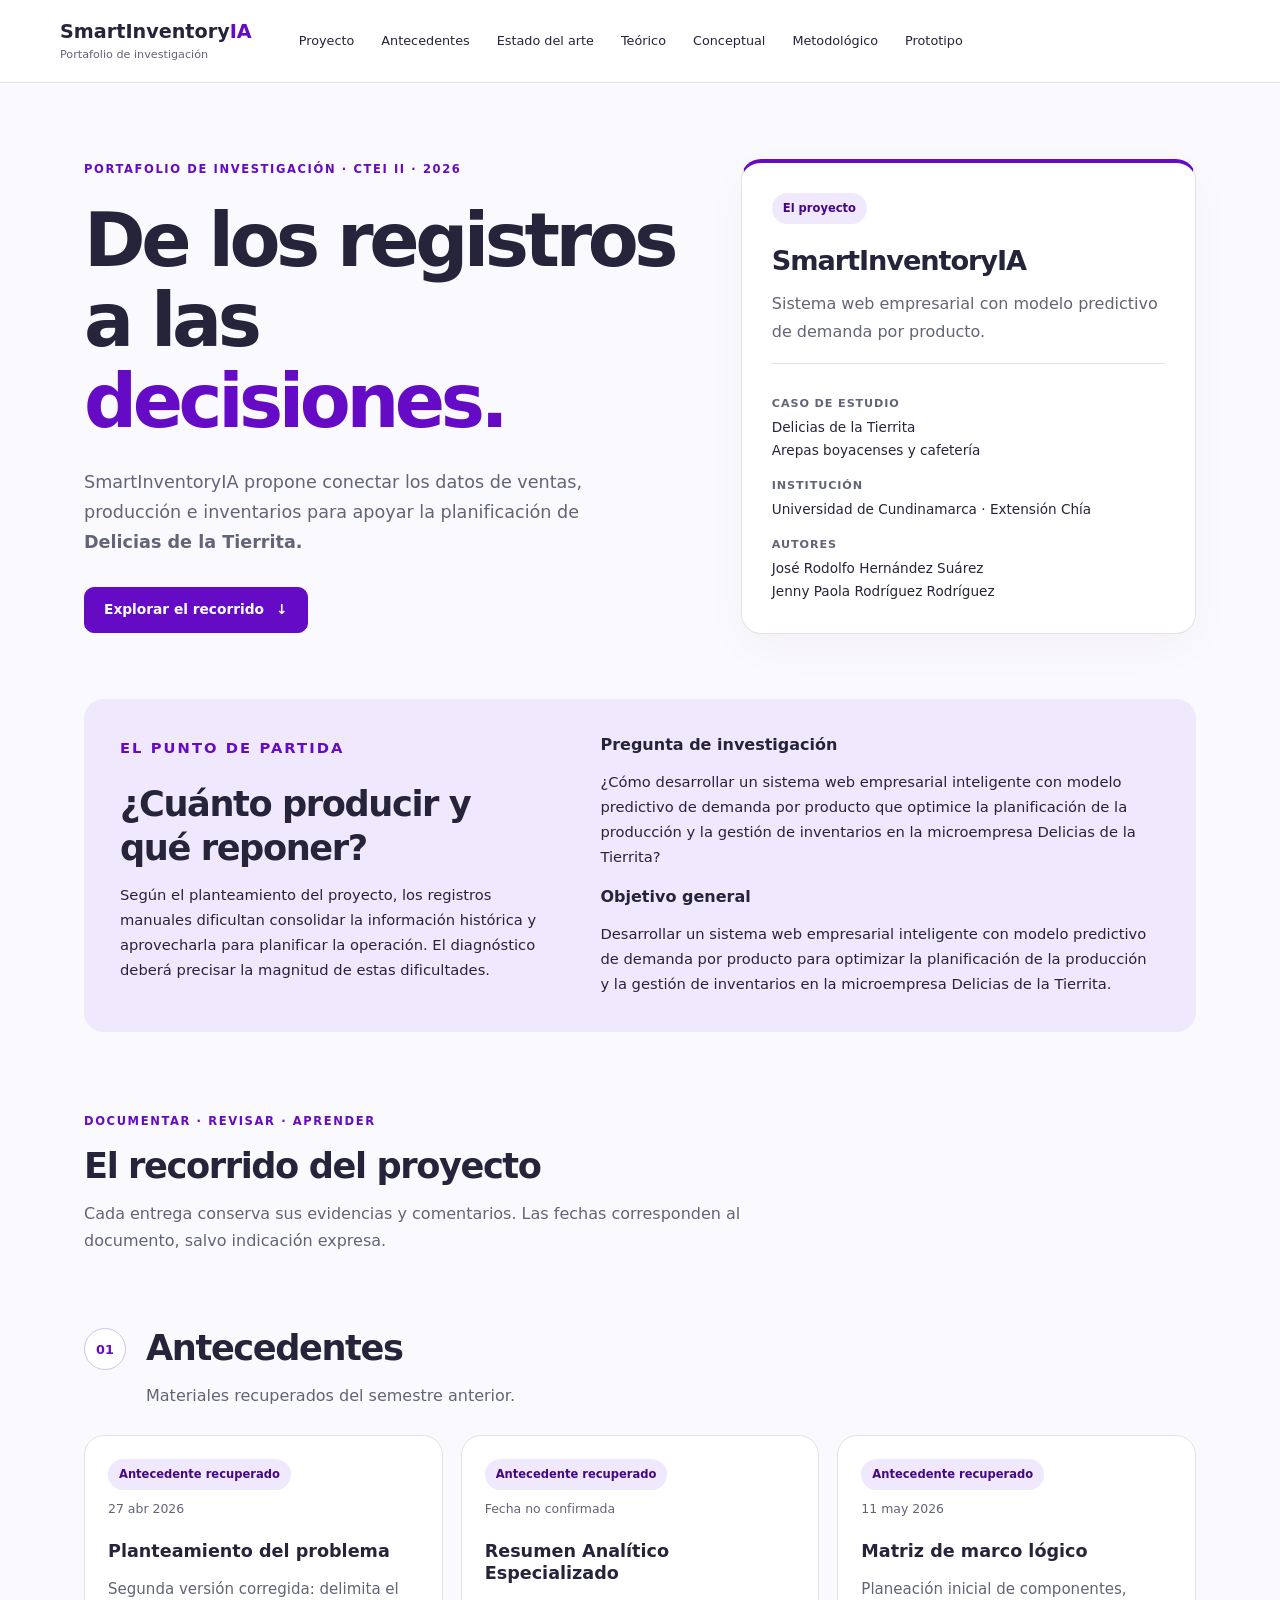
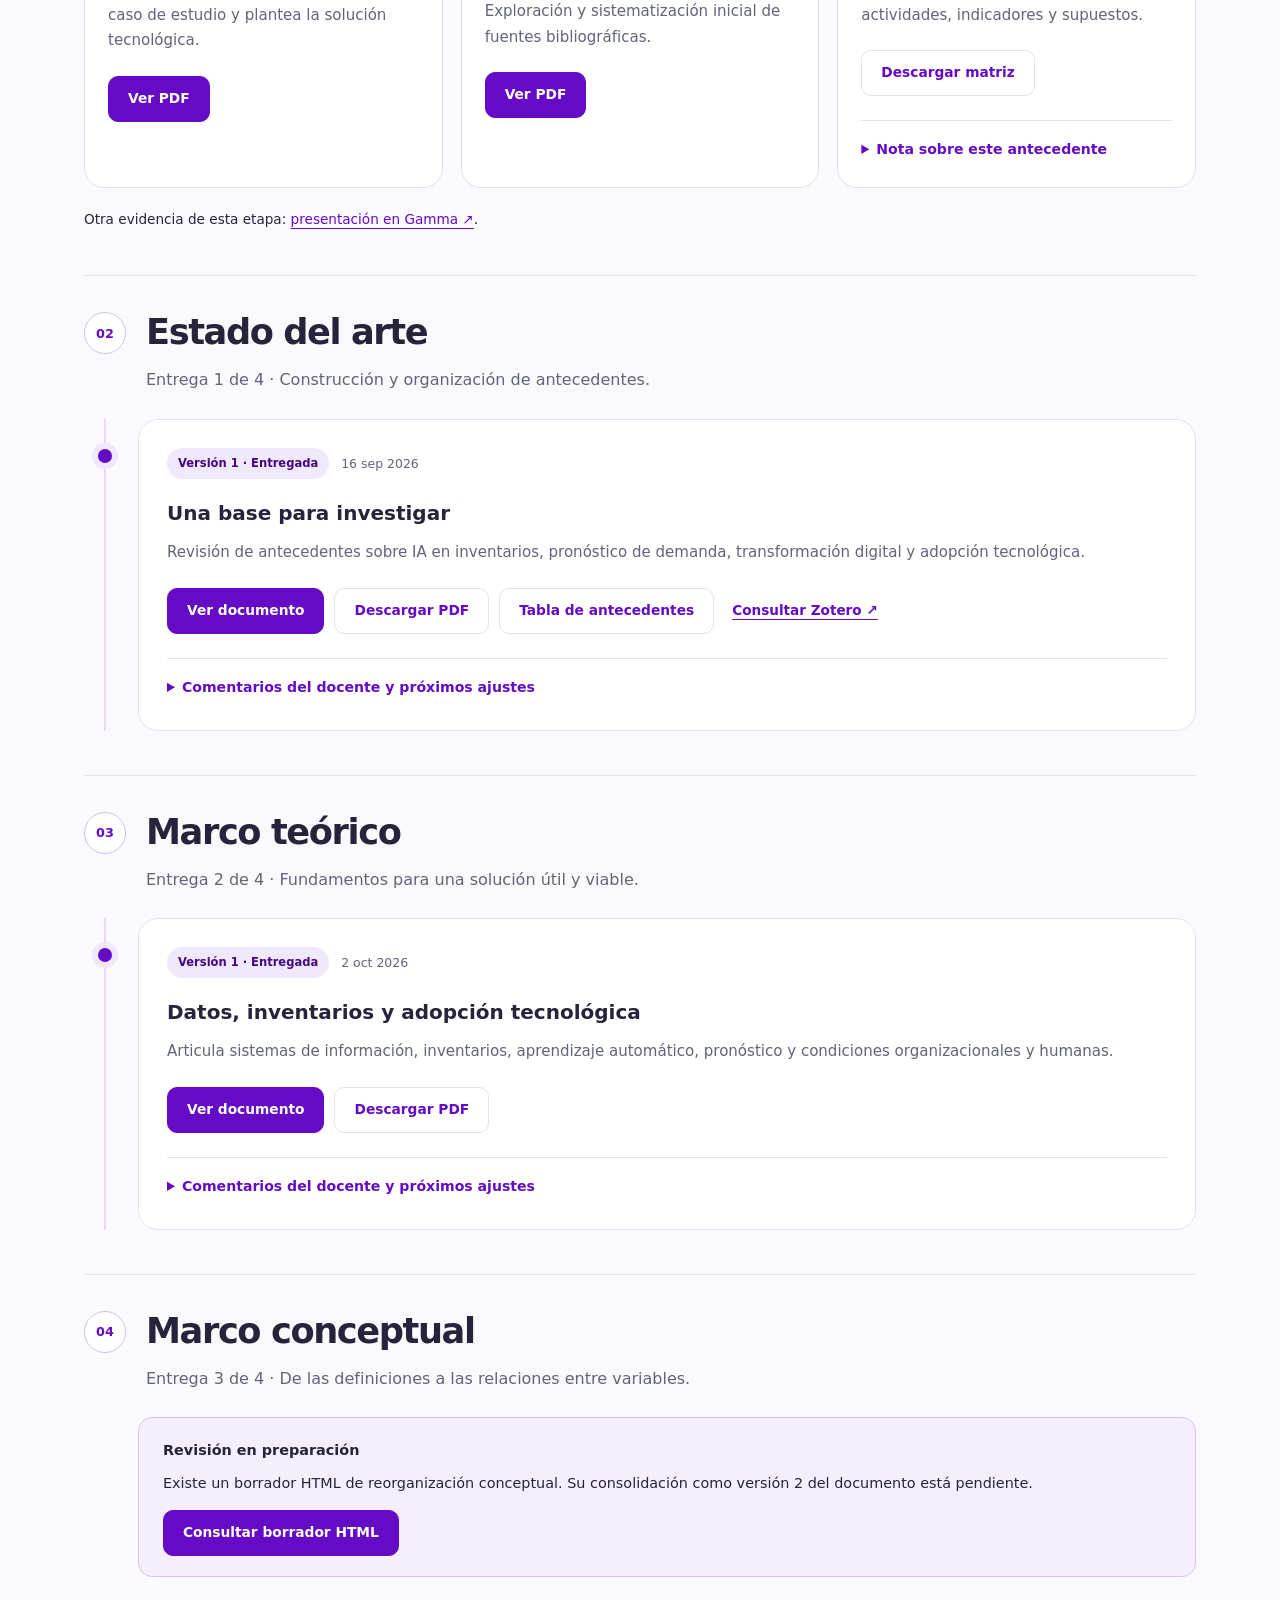
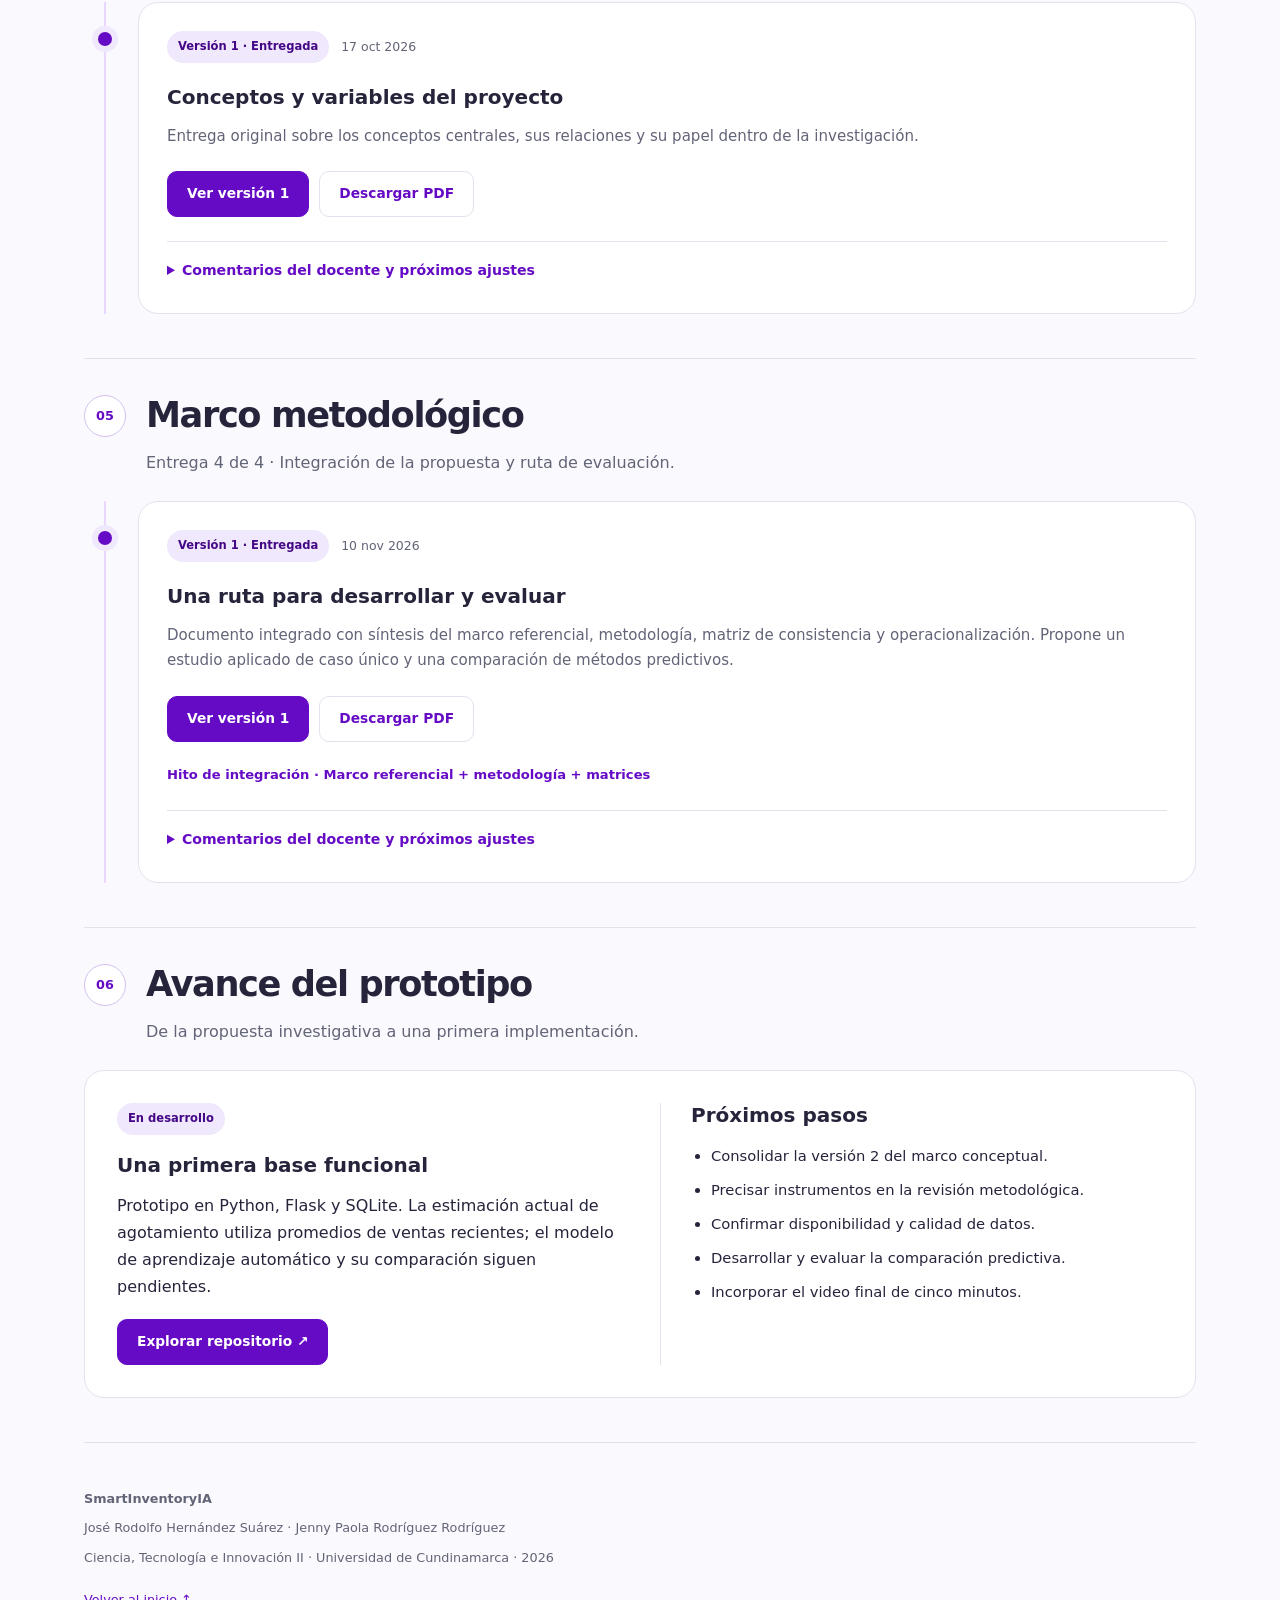
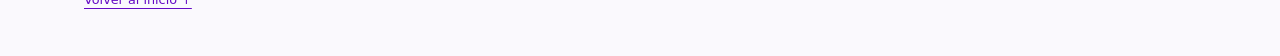
==== index.html @ 82bab734 "dev: initial commit" ====
<!doctype html>
<html lang="es"><head><meta charset="utf-8"><meta name="viewport" content="width=device-width, initial-scale=1"><title>SmartInventoryIA | Portafolio de investigación</title><meta name="description" content="Recorrido, evidencias y versiones del proyecto SmartInventoryIA para Delicias de la Tierrita."><link rel="stylesheet" href="css/styles.css"></head><body><a class="skip" href="#contenido">Saltar al contenido</a><header class="site-header"><a class="brand" href="#proyecto">SmartInventory<span>IA</span><small>Portafolio de investigación</small></a><nav aria-label="Navegación principal"><a href="#proyecto">Proyecto</a><a href="#antecedentes">Antecedentes</a><a href="#estado-arte">Estado del arte</a><a href="#teorico">Teórico</a><a href="#conceptual">Conceptual</a><a href="#metodologico">Metodológico</a><a href="#prototipo">Prototipo</a></nav></header><main id="contenido"><section id="proyecto" class="hero"><div><p class="eyebrow">PORTAFOLIO DE INVESTIGACIÓN · CTEI II · 2026</p><h1>De los registros<br>a las <em>decisiones.</em></h1><p class="hero-text">SmartInventoryIA propone conectar los datos de ventas, producción e inventarios para apoyar la planificación de <strong>Delicias de la Tierrita.</strong></p><a class="button" href="#estado-arte">Explorar el recorrido <span aria-hidden="true">↓</span></a></div><aside class="project-note"><span class="tag">El proyecto</span><h2>SmartInventoryIA</h2><p>Sistema web empresarial con modelo predictivo de demanda por producto.</p><dl><dt>Caso de estudio</dt><dd>Delicias de la Tierrita<br>Arepas boyacenses y cafetería</dd><dt>Institución</dt><dd>Universidad de Cundinamarca · Extensión Chía</dd><dt>Autores</dt><dd>José Rodolfo Hernández Suárez<br>Jenny Paola Rodríguez Rodríguez</dd></dl></aside></section>
<section class="research" aria-label="Problema, pregunta y objetivo"><div><p class="eyebrow">EL PUNTO DE PARTIDA</p><h2>¿Cuánto producir y qué reponer?</h2><p>Según el planteamiento del proyecto, los registros manuales dificultan consolidar la información histórica y aprovecharla para planificar la operación. El diagnóstico deberá precisar la magnitud de estas dificultades.</p></div><div><h3>Pregunta de investigación</h3><p>¿Cómo desarrollar un sistema web empresarial inteligente con modelo predictivo de demanda por producto que optimice la planificación de la producción y la gestión de inventarios en la microempresa Delicias de la Tierrita?</p><h3>Objetivo general</h3><p>Desarrollar un sistema web empresarial inteligente con modelo predictivo de demanda por producto para optimizar la planificación de la producción y la gestión de inventarios en la microempresa Delicias de la Tierrita.</p></div></section>
<div class="journey-heading"><p class="eyebrow">DOCUMENTAR · REVISAR · APRENDER</p><h2>El recorrido del proyecto</h2><p>Cada entrega conserva sus evidencias y comentarios. Las fechas corresponden al documento, salvo indicación expresa.</p></div><!-- SECCIÓN 01: Antecedentes. Copia una tarjeta .version para añadir versiones. -->
<section id="antecedentes" class="section"><header class="section-heading"><span class="number">01</span><div><h2>Antecedentes</h2><p>Materiales recuperados del semestre anterior.</p></div></header><div class="grid three"><article class="version"><div class="version-top"><span class="tag">Antecedente recuperado</span><span class="date">27 abr 2026</span></div><h3>Planteamiento del problema</h3><p>Segunda versión corregida: delimita el caso de estudio y plantea la solución tecnológica.</p><div class="actions"><a class="button " href="documentos/planteamiento-2026.pdf" target="_blank" rel="noopener">Ver PDF</a></div></article><article class="version"><div class="version-top"><span class="tag">Antecedente recuperado</span><span class="date">Fecha no confirmada</span></div><h3>Resumen Analítico Especializado</h3><p>Exploración y sistematización inicial de fuentes bibliográficas.</p><div class="actions"><a class="button " href="documentos/rae.pdf" target="_blank" rel="noopener">Ver PDF</a></div></article><article class="version"><div class="version-top"><span class="tag">Antecedente recuperado</span><span class="date">11 may 2026</span></div><h3>Matriz de marco lógico</h3><p>Planeación inicial de componentes, actividades, indicadores y supuestos.</p><div class="actions"><a class="button secondary" href="documentos/marco-logico.docx" download>Descargar matriz</a></div><details class="feedback"><summary>Nota sobre este antecedente</summary><div><p>El original conserva un título ajeno al proyecto procedente de la plantilla. Sus porcentajes son metas propuestas, no resultados demostrados.</p></div></details></article></div><p class="external-note">Otra evidencia de esta etapa: <a href="https://sistema-predictivo-inven-f0ik7qd.gamma.site/" target="_blank" rel="noopener">presentación en Gamma ↗</a>.</p></section><!-- SECCIÓN 02: Estado del arte. Copia una tarjeta .version para añadir versiones. -->
<section id="estado-arte" class="section"><header class="section-heading"><span class="number">02</span><div><h2>Estado del arte</h2><p>Entrega 1 de 4 · Construcción y organización de antecedentes.</p></div></header><div class="timeline"><article class="version"><div class="version-top"><span class="tag">Versión 1 · Entregada</span><span class="date">16 sep 2026</span></div><h3>Una base para investigar</h3><p>Revisión de antecedentes sobre IA en inventarios, pronóstico de demanda, transformación digital y adopción tecnológica.</p><div class="actions"><a class="button " href="documentos/estado-arte-v1.pdf" target="_blank" rel="noopener">Ver documento</a><a class="button secondary" href="documentos/estado-arte-v1.pdf" download>Descargar PDF</a><a class="button secondary" href="documentos/antecedentes.xlsx" download>Tabla de antecedentes</a><a class="text-link" target="_blank" rel="noopener" href="https://www.zotero.org/groups/6672760/smartinventoryia-antecedentes-y-fuentes-bibliogrficas/library">Consultar Zotero ↗</a></div><details class="feedback"><summary>Comentarios del docente y próximos ajustes</summary><div><h4>Retroalimentación recibida · síntesis</h4><p>«Hacen un buen trabajo. Tienen en cuenta los componentes de la plantilla propuesta».</p><h4>Ajustes y seguimiento</h4><p>No se recibió una versión posterior. Se conserva la entrega original y sus fuentes.</p><p class="fine">Fuente: retroalimentación compartida por los autores. Fecha del comentario no confirmada.</p></div></details></article></div></section><!-- SECCIÓN 03: Marco teórico. Copia una tarjeta .version para añadir versiones. -->
<section id="teorico" class="section"><header class="section-heading"><span class="number">03</span><div><h2>Marco teórico</h2><p>Entrega 2 de 4 · Fundamentos para una solución útil y viable.</p></div></header><div class="timeline"><article class="version"><div class="version-top"><span class="tag">Versión 1 · Entregada</span><span class="date">2 oct 2026</span></div><h3>Datos, inventarios y adopción tecnológica</h3><p>Articula sistemas de información, inventarios, aprendizaje automático, pronóstico y condiciones organizacionales y humanas.</p><div class="actions"><a class="button " href="documentos/marco-teorico-v1.pdf" target="_blank" rel="noopener">Ver documento</a><a class="button secondary" href="documentos/marco-teorico-v1.pdf" download>Descargar PDF</a></div><details class="feedback"><summary>Comentarios del docente y próximos ajustes</summary><div><h4>Retroalimentación recibida · síntesis</h4><p>Se reconocen el manejo conceptual, la síntesis y la argumentación, y la conexión entre teorías y necesidades de investigación.</p><h4>Ajustes y seguimiento</h4><p>Pendiente: revisar puntuación, fluidez y formato APA de citas y referencias. No se ha realizado una corrección posterior de esta entrega.</p><p class="fine">Fuente: retroalimentación compartida por los autores. Fecha del comentario no confirmada.</p></div></details></article></div></section><!-- SECCIÓN 04: Marco conceptual. Copia una tarjeta .version para añadir versiones. -->
<section id="conceptual" class="section"><header class="section-heading"><span class="number">04</span><div><h2>Marco conceptual</h2><p>Entrega 3 de 4 · De las definiciones a las relaciones entre variables.</p></div></header><div class="notice"><strong>Revisión en preparación</strong><p>Existe un borrador HTML de reorganización conceptual. Su consolidación como versión 2 del documento está pendiente.</p><a class="button " href="documentos/marco-conceptual-revision.html" target="_blank" rel="noopener">Consultar borrador HTML</a></div><div class="timeline"><article class="version"><div class="version-top"><span class="tag">Versión 1 · Entregada</span><span class="date">17 oct 2026</span></div><h3>Conceptos y variables del proyecto</h3><p>Entrega original sobre los conceptos centrales, sus relaciones y su papel dentro de la investigación.</p><div class="actions"><a class="button " href="documentos/marco-conceptual-v1.pdf" target="_blank" rel="noopener">Ver versión 1</a><a class="button secondary" href="documentos/marco-conceptual-v1.pdf" download>Descargar PDF</a></div><details class="feedback"><summary>Comentarios del docente y próximos ajustes</summary><div><h4>Retroalimentación recibida · síntesis</h4><p>Se solicita profundizar las relaciones entre conceptos y justificar la clasificación de variables, dimensiones e indicadores.</p><h4>Ajustes y seguimiento</h4><p>La revisión desarrolla la secuencia problema → conceptos → variables → dimensiones → indicadores → relaciones → objetivos. Falta consolidar la versión 2 y armonizarla con la metodología; no hay evaluación docente posterior registrada.</p><p class="fine">Fuente: retroalimentación compartida por los autores. Fecha del comentario no confirmada.</p></div></details></article></div>
<!-- FUTURA V2: añade aquí una tarjeta .version con archivo, fecha real y cambios realizados. --></section><!-- SECCIÓN 05: Marco metodológico. Copia una tarjeta .version para añadir versiones. -->
<section id="metodologico" class="section"><header class="section-heading"><span class="number">05</span><div><h2>Marco metodológico</h2><p>Entrega 4 de 4 · Integración de la propuesta y ruta de evaluación.</p></div></header><div class="timeline"><article class="version"><div class="version-top"><span class="tag">Versión 1 · Entregada</span><span class="date">10 nov 2026</span></div><h3>Una ruta para desarrollar y evaluar</h3><p>Documento integrado con síntesis del marco referencial, metodología, matriz de consistencia y operacionalización. Propone un estudio aplicado de caso único y una comparación de métodos predictivos.</p><div class="actions"><a class="button " href="documentos/marco-metodologico-v1.pdf" target="_blank" rel="noopener">Ver versión 1</a><a class="button secondary" href="documentos/marco-metodologico-v1.pdf" download>Descargar PDF</a></div><p class="milestone">Hito de integración · Marco referencial + metodología + matrices</p><details class="feedback"><summary>Comentarios del docente y próximos ajustes</summary><div><h4>Retroalimentación recibida · síntesis</h4><p>Se reconocen organización, coherencia, pertinencia metodológica y articulación de las matrices.</p><h4>Ajustes y seguimiento</h4><p>Pendiente para la versión 2: fundamentar la selección de técnicas, describir estructura y aplicación de instrumentos, y precisar su relación con variables, objetivos e información esperada.</p><p class="fine">Fuente: retroalimentación compartida por los autores. Fecha del comentario no confirmada.</p></div></details></article></div>
<!-- FUTURA V2: conserva la V1 y añade la nueva versión cuando exista el documento ajustado. --></section><!-- SECCIÓN 06: Avance del prototipo. Copia una tarjeta .version para añadir versiones. -->
<section id="prototipo" class="section"><header class="section-heading"><span class="number">06</span><div><h2>Avance del prototipo</h2><p>De la propuesta investigativa a una primera implementación.</p></div></header><div class="prototype"><div><span class="tag">En desarrollo</span><h3>Una primera base funcional</h3><p>Prototipo en Python, Flask y SQLite. La estimación actual de agotamiento utiliza promedios de ventas recientes; el modelo de aprendizaje automático y su comparación siguen pendientes.</p><a class="button" href="https://github.com/JoseRodolfoHernandez/smartinventory_v2" target="_blank" rel="noopener">Explorar repositorio ↗</a></div><div class="next"><h3>Próximos pasos</h3><ul><li>Consolidar la versión 2 del marco conceptual.</li><li>Precisar instrumentos en la revisión metodológica.</li><li>Confirmar disponibilidad y calidad de datos.</li><li>Desarrollar y evaluar la comparación predictiva.</li><li>Incorporar el video final de cinco minutos.</li></ul></div></div></section></main><footer><strong>SmartInventoryIA</strong><p>José Rodolfo Hernández Suárez · Jenny Paola Rodríguez Rodríguez</p><p>Ciencia, Tecnología e Innovación II · Universidad de Cundinamarca · 2026</p><a href="#proyecto">Volver al inicio ↑</a></footer></body></html>
---- css/styles.css ----
/* Edita aquí los colores generales. No se necesitan librerías ni compilación. */
:root{--purple:#650bc5;--purple-dark:#440785;--ink:#25243b;--muted:#626477;--bg:#faf9fd;--line:#e4e1ed;--soft:#f0e8fc;--white:#fff;--radius:20px;--width:1160px}
*{box-sizing:border-box}html{scroll-behavior:smooth;scroll-padding-top:130px}body{margin:0;background:var(--bg);color:var(--ink);font-family:system-ui,-apple-system,"Segoe UI",sans-serif;font-size:16px;line-height:1.7}a{color:var(--purple);text-underline-offset:4px}a:hover{color:var(--purple-dark)}a:focus-visible,summary:focus-visible{outline:3px solid #0982a0;outline-offset:5px}h1,h2,h3,h4,p{margin-top:0}h1,h2,h3,h4{line-height:1.25}h2{font-size:clamp(1.65rem,3vw,2.2rem);letter-spacing:-.04em;margin-bottom:12px}h3{font-size:1.25rem;margin-bottom:14px}h4{font-size:1rem;margin:20px 0 8px}p{margin-bottom:18px}.skip{position:absolute;left:20px;top:-100px;background:white;padding:10px;z-index:20}.skip:focus{top:10px}.site-header{position:sticky;top:0;z-index:10;background:#ffffffed;border-bottom:1px solid var(--line);padding:18px max(24px,calc((100% - var(--width))/2));backdrop-filter:blur(12px);display:flex;align-items:center;gap:35px}.brand{text-decoration:none;font-size:1.2rem;font-weight:800;line-height:1.2;white-space:nowrap;color:var(--ink)}.brand span{color:var(--purple)}.brand small{display:block;color:var(--muted);font-size:.7rem;font-weight:500;margin-top:5px}.site-header nav{display:flex;gap:7px;overflow-x:auto;padding:5px 2px;scrollbar-width:thin}.site-header nav a{white-space:nowrap;font-size:.8rem;text-decoration:none;color:var(--ink);padding:7px 10px;border-radius:30px}.site-header nav a:hover{background:var(--soft);color:var(--purple)}main{max-width:var(--width);margin:auto;padding:0 24px}.hero{display:grid;grid-template-columns:1.3fr 1fr;align-items:center;gap:65px;padding:76px 0 65px}.eyebrow{font-size:.72rem;font-weight:750;letter-spacing:.14em;color:var(--purple);margin-bottom:22px}h1{font-size:clamp(2.8rem,5.8vw,4.8rem);line-height:1.08;letter-spacing:-.06em;margin-bottom:26px}h1 em{font-style:normal;color:var(--purple)}.hero-text{font-size:1.1rem;color:var(--muted);max-width:540px;margin-bottom:30px}.project-note{background:var(--white);border:1px solid var(--line);border-top:4px solid var(--purple);border-radius:var(--radius);padding:30px;box-shadow:0 14px 45px #33235008}.project-note h2{font-size:1.7rem;margin-top:20px}.project-note p{color:var(--muted)}dl{border-top:1px solid var(--line);padding-top:16px;margin-bottom:0}dt{font-size:.7rem;text-transform:uppercase;letter-spacing:.08em;font-weight:700;color:var(--muted);margin-top:14px}dd{margin:3px 0 0;font-size:.85rem}.button{display:inline-flex;justify-content:center;align-items:center;gap:12px;padding:12px 19px;border:1px solid var(--purple);border-radius:10px;color:white;background:var(--purple);font-size:.86rem;font-weight:650;text-decoration:none;line-height:1.45}.button:hover{background:var(--purple-dark);color:white}.button.secondary{background:white;border-color:var(--line);color:var(--purple)}.button.secondary:hover{background:var(--soft)}.research{display:grid;grid-template-columns:1fr 1.3fr;gap:50px;padding:36px;border-radius:var(--radius);background:var(--soft)}.research p{font-size:.92rem}.research h3{font-size:1rem}.research p:last-child{margin:0}.journey-heading{padding:80px 0 20px;max-width:720px}.journey-heading .eyebrow{margin-bottom:12px}.journey-heading>p:last-child{color:var(--muted)}.section{padding:34px 0 44px;border-bottom:1px solid var(--line)}.section-heading{display:flex;align-items:flex-start;gap:20px;margin-bottom:25px}.section-heading p{color:var(--muted);margin-bottom:0}.number{font-size:.8rem;font-weight:700;border:1px solid #d5c1ee;background:white;border-radius:50%;width:42px;height:42px;display:grid;place-items:center;flex-shrink:0;margin-top:2px;color:var(--purple)}.timeline{position:relative;border-left:2px solid #e9d8fc;margin-left:20px;padding-left:32px}.timeline:before{content:"";position:absolute;left:-8px;top:30px;width:14px;height:14px;border-radius:50%;background:var(--purple);box-shadow:0 0 0 6px var(--soft)}.version{background:white;border:1px solid var(--line);border-radius:var(--radius);padding:28px;min-width:0}.version-top{display:flex;align-items:center;gap:12px;flex-wrap:wrap;margin-bottom:22px}.tag{font-size:.72rem;color:var(--purple-dark);background:var(--soft);border-radius:30px;padding:6px 11px;font-weight:650;display:inline-block}.date{font-size:.78rem;color:var(--muted)}.version>p{color:var(--muted);font-size:.94rem}.actions{display:flex;align-items:center;flex-wrap:wrap;gap:10px;margin-top:22px}.text-link{font-size:.85rem;font-weight:600;padding:8px}.grid{display:grid;gap:18px}.three{grid-template-columns:repeat(3,1fr)}.three .version{padding:23px}.three h3{font-size:1.1rem}.three .version-top{align-items:flex-start;flex-direction:column;gap:8px}.feedback{margin-top:24px;border-top:1px solid var(--line);font-size:.88rem}.feedback summary{cursor:pointer;padding:17px 0 2px;font-weight:650;color:var(--purple)}.feedback>div{padding:0 0 5px}.feedback p{margin-bottom:12px}.fine{color:var(--muted);font-size:.75rem}.external-note{font-size:.85rem;margin:20px 0 0}.notice{border:1px solid #d8c2f2;background:#f5effd;padding:20px 24px;border-radius:14px;margin-bottom:25px;margin-left:54px;font-size:.9rem}.notice p{margin:8px 0 15px}.milestone{margin-top:22px!important;color:var(--purple)!important;font-weight:650;font-size:.82rem!important}.prototype{display:grid;grid-template-columns:1fr 1fr;gap:40px;border:1px solid var(--line);border-radius:var(--radius);padding:32px;background:white}.prototype h3{margin-top:18px}.next{border-left:1px solid var(--line);padding-left:30px}.next h3{margin-top:0}.next ul{padding-left:20px;font-size:.92rem}.next li{margin-bottom:9px}footer{max-width:var(--width);margin:auto;padding:45px 24px;font-size:.8rem;color:var(--muted)}footer p{margin:8px 0}footer>a{display:inline-block;margin-top:12px}
@media(max-width:900px){.site-header{display:block;padding:14px 24px}.site-header nav{margin-top:9px}.hero{gap:30px;padding-top:45px}.three{grid-template-columns:1fr}.three .version-top{flex-direction:row}.research{gap:28px;padding:28px}.prototype{gap:25px}}
@media(max-width:620px){html{scroll-padding-top:140px}main{padding:0 18px}.hero{grid-template-columns:1fr;gap:30px;padding:35px 0}.hero h1{font-size:3rem}.research,.prototype{grid-template-columns:1fr;padding:24px}.research{gap:25px}.project-note{padding:25px}.journey-heading{padding-top:50px}.section-heading{gap:12px}.section-heading p{font-size:.86rem}.timeline{margin-left:15px;padding-left:19px}.version{padding:22px}.version-top{gap:8px}.actions{align-items:stretch;flex-direction:column}.notice{margin-left:0}.next{border-left:0;border-top:1px solid var(--line);padding:25px 0 0}.section{padding:28px 0 35px}}
@media(prefers-reduced-motion:reduce){html{scroll-behavior:auto}}
@media print{.site-header{position:static}nav,.skip{display:none!important}body{background:white}main{max-width:none}.hero{padding:25px 0}h1{font-size:3rem}.version,.research,.prototype{break-inside:avoid}.feedback>div{display:block}footer{padding-top:20px}}
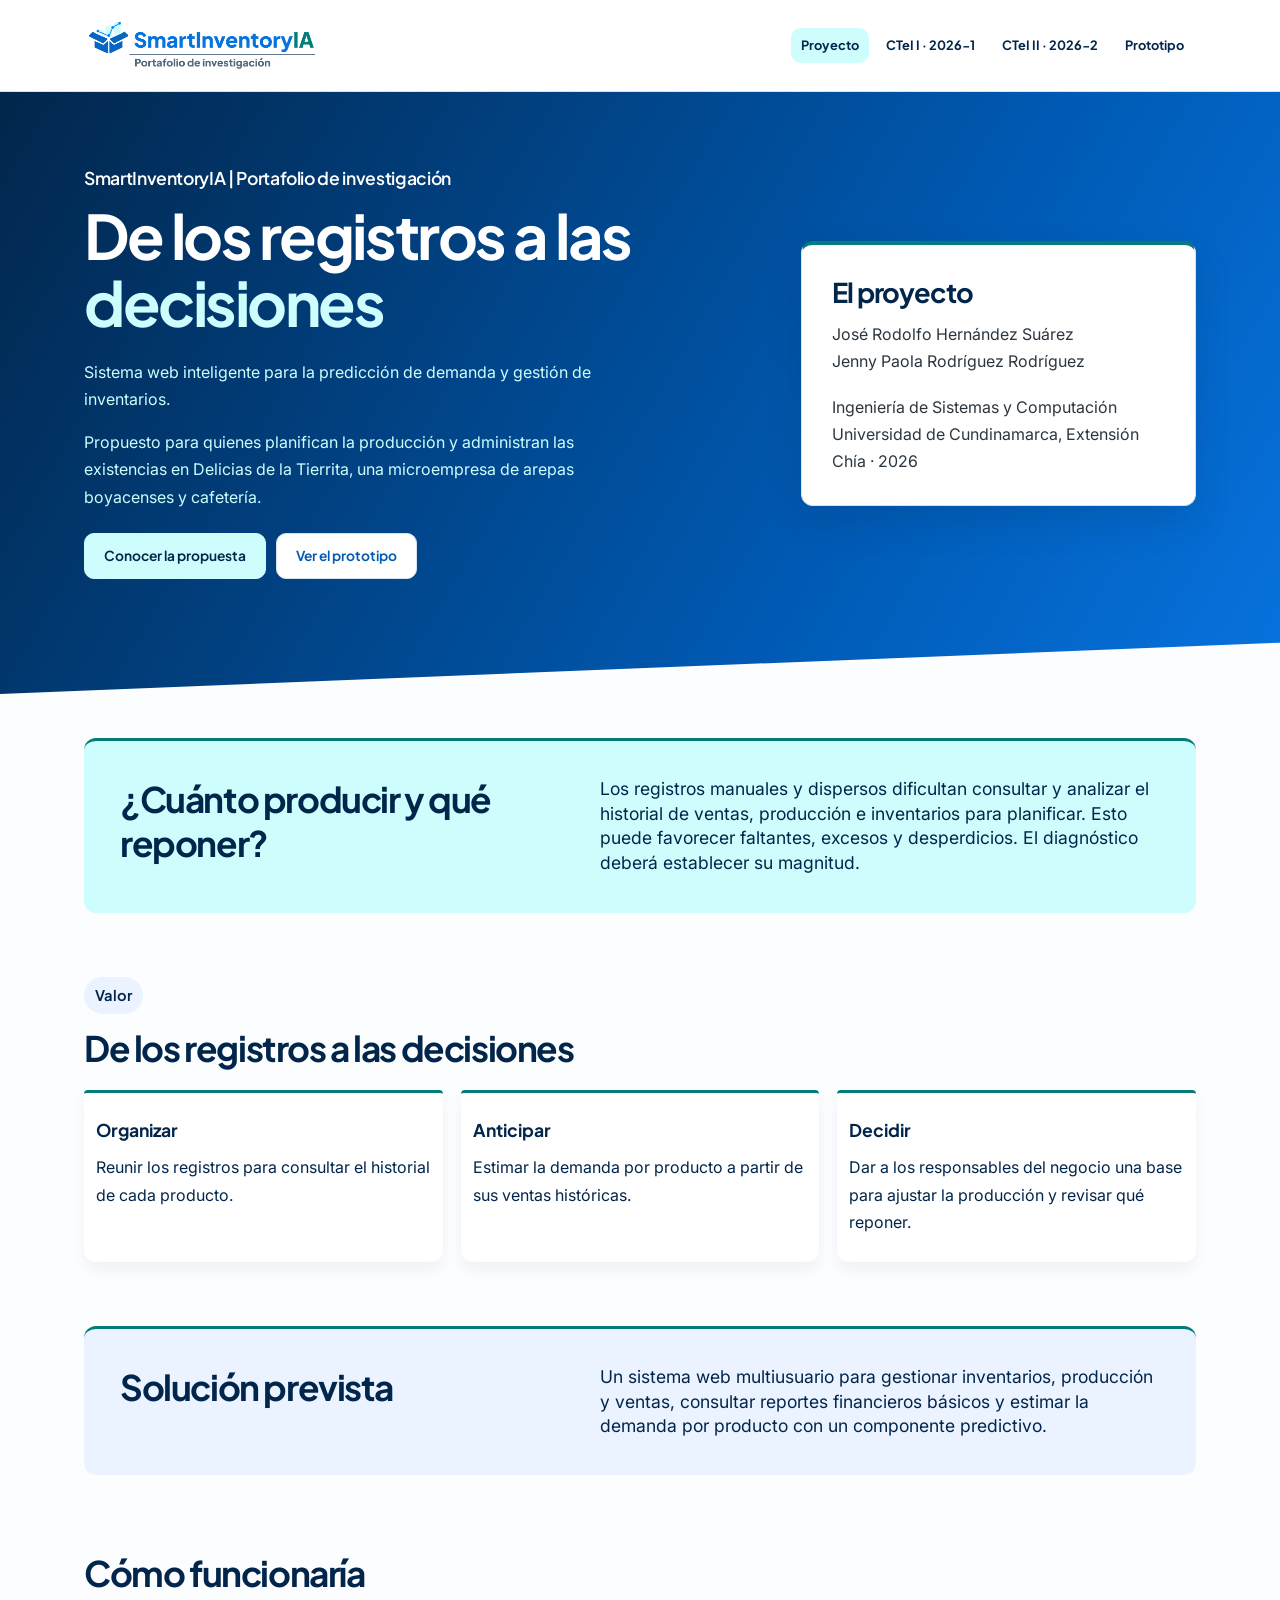
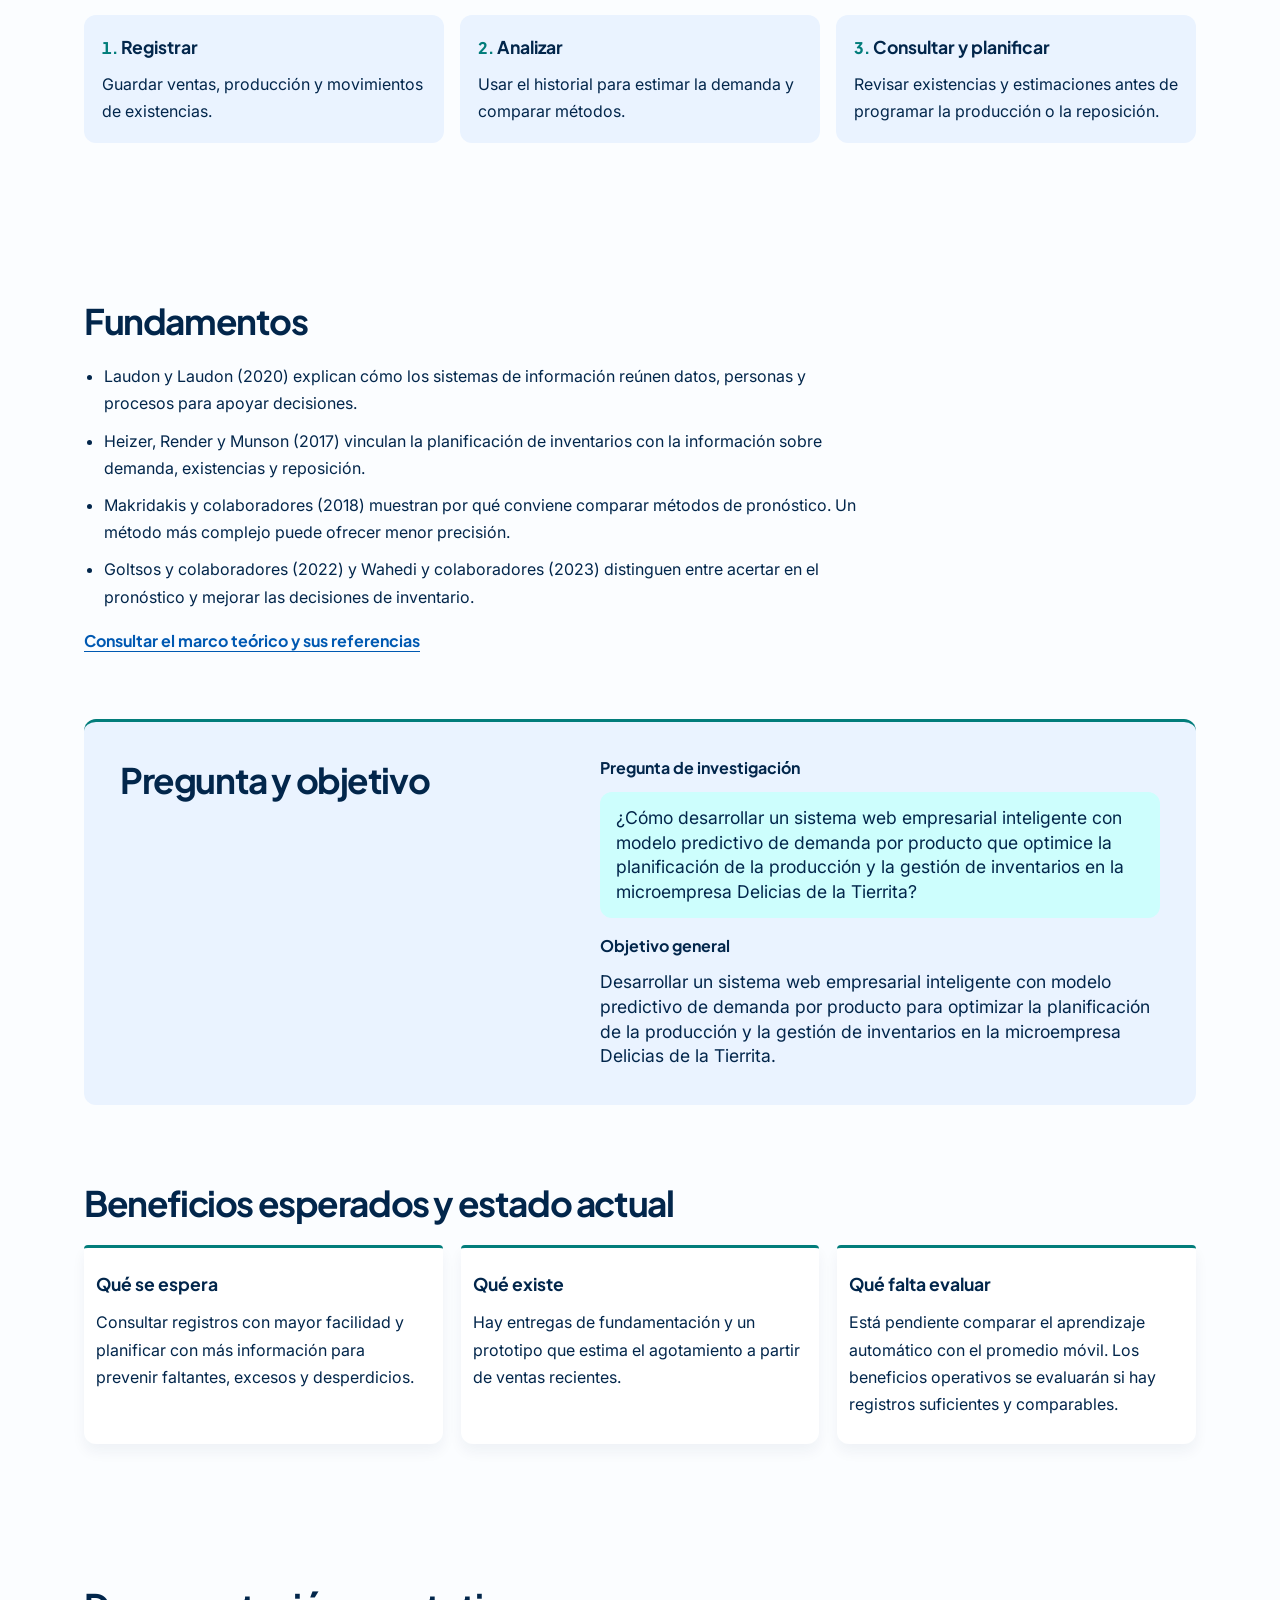
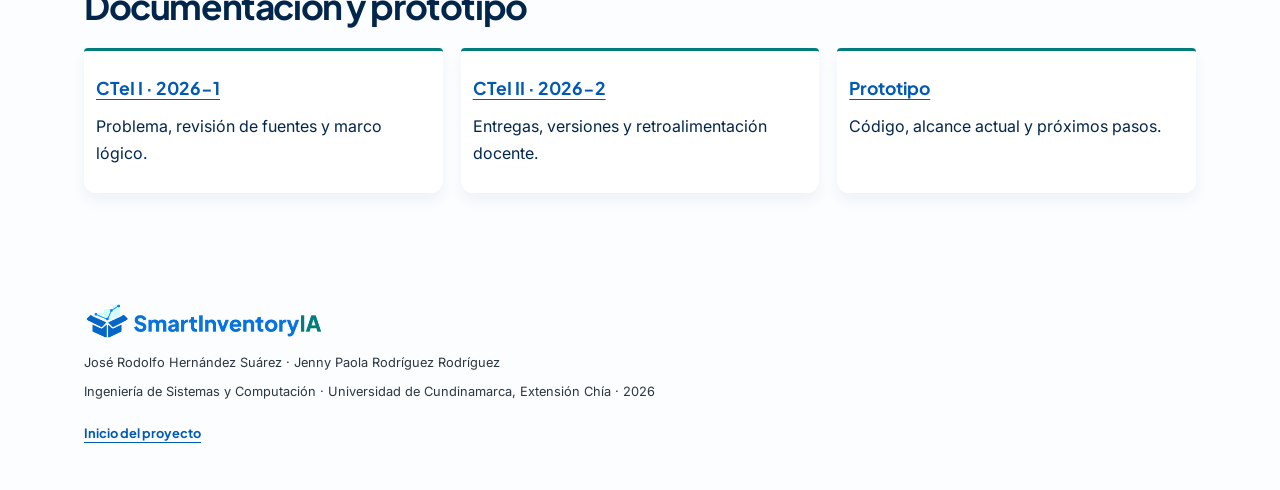
==== commit 1cb02853: "update: portfolio" ====
--- a/index.html
+++ b/index.html
@@ -1,12 +1,123 @@
 <!doctype html>
-<html lang="es"><head><meta charset="utf-8"><meta name="viewport" content="width=device-width, initial-scale=1"><title>SmartInventoryIA | Portafolio de investigación</title><meta name="description" content="Recorrido, evidencias y versiones del proyecto SmartInventoryIA para Delicias de la Tierrita."><link rel="stylesheet" href="css/styles.css"></head><body><a class="skip" href="#contenido">Saltar al contenido</a><header class="site-header"><a class="brand" href="#proyecto">SmartInventory<span>IA</span><small>Portafolio de investigación</small></a><nav aria-label="Navegación principal"><a href="#proyecto">Proyecto</a><a href="#antecedentes">Antecedentes</a><a href="#estado-arte">Estado del arte</a><a href="#teorico">Teórico</a><a href="#conceptual">Conceptual</a><a href="#metodologico">Metodológico</a><a href="#prototipo">Prototipo</a></nav></header><main id="contenido"><section id="proyecto" class="hero"><div><p class="eyebrow">PORTAFOLIO DE INVESTIGACIÓN · CTEI II · 2026</p><h1>De los registros<br>a las <em>decisiones.</em></h1><p class="hero-text">SmartInventoryIA propone conectar los datos de ventas, producción e inventarios para apoyar la planificación de <strong>Delicias de la Tierrita.</strong></p><a class="button" href="#estado-arte">Explorar el recorrido <span aria-hidden="true">↓</span></a></div><aside class="project-note"><span class="tag">El proyecto</span><h2>SmartInventoryIA</h2><p>Sistema web empresarial con modelo predictivo de demanda por producto.</p><dl><dt>Caso de estudio</dt><dd>Delicias de la Tierrita<br>Arepas boyacenses y cafetería</dd><dt>Institución</dt><dd>Universidad de Cundinamarca · Extensión Chía</dd><dt>Autores</dt><dd>José Rodolfo Hernández Suárez<br>Jenny Paola Rodríguez Rodríguez</dd></dl></aside></section>
-<section class="research" aria-label="Problema, pregunta y objetivo"><div><p class="eyebrow">EL PUNTO DE PARTIDA</p><h2>¿Cuánto producir y qué reponer?</h2><p>Según el planteamiento del proyecto, los registros manuales dificultan consolidar la información histórica y aprovecharla para planificar la operación. El diagnóstico deberá precisar la magnitud de estas dificultades.</p></div><div><h3>Pregunta de investigación</h3><p>¿Cómo desarrollar un sistema web empresarial inteligente con modelo predictivo de demanda por producto que optimice la planificación de la producción y la gestión de inventarios en la microempresa Delicias de la Tierrita?</p><h3>Objetivo general</h3><p>Desarrollar un sistema web empresarial inteligente con modelo predictivo de demanda por producto para optimizar la planificación de la producción y la gestión de inventarios en la microempresa Delicias de la Tierrita.</p></div></section>
-<div class="journey-heading"><p class="eyebrow">DOCUMENTAR · REVISAR · APRENDER</p><h2>El recorrido del proyecto</h2><p>Cada entrega conserva sus evidencias y comentarios. Las fechas corresponden al documento, salvo indicación expresa.</p></div><!-- SECCIÓN 01: Antecedentes. Copia una tarjeta .version para añadir versiones. -->
-<section id="antecedentes" class="section"><header class="section-heading"><span class="number">01</span><div><h2>Antecedentes</h2><p>Materiales recuperados del semestre anterior.</p></div></header><div class="grid three"><article class="version"><div class="version-top"><span class="tag">Antecedente recuperado</span><span class="date">27 abr 2026</span></div><h3>Planteamiento del problema</h3><p>Segunda versión corregida: delimita el caso de estudio y plantea la solución tecnológica.</p><div class="actions"><a class="button " href="documentos/planteamiento-2026.pdf" target="_blank" rel="noopener">Ver PDF</a></div></article><article class="version"><div class="version-top"><span class="tag">Antecedente recuperado</span><span class="date">Fecha no confirmada</span></div><h3>Resumen Analítico Especializado</h3><p>Exploración y sistematización inicial de fuentes bibliográficas.</p><div class="actions"><a class="button " href="documentos/rae.pdf" target="_blank" rel="noopener">Ver PDF</a></div></article><article class="version"><div class="version-top"><span class="tag">Antecedente recuperado</span><span class="date">11 may 2026</span></div><h3>Matriz de marco lógico</h3><p>Planeación inicial de componentes, actividades, indicadores y supuestos.</p><div class="actions"><a class="button secondary" href="documentos/marco-logico.docx" download>Descargar matriz</a></div><details class="feedback"><summary>Nota sobre este antecedente</summary><div><p>El original conserva un título ajeno al proyecto procedente de la plantilla. Sus porcentajes son metas propuestas, no resultados demostrados.</p></div></details></article></div><p class="external-note">Otra evidencia de esta etapa: <a href="https://sistema-predictivo-inven-f0ik7qd.gamma.site/" target="_blank" rel="noopener">presentación en Gamma ↗</a>.</p></section><!-- SECCIÓN 02: Estado del arte. Copia una tarjeta .version para añadir versiones. -->
-<section id="estado-arte" class="section"><header class="section-heading"><span class="number">02</span><div><h2>Estado del arte</h2><p>Entrega 1 de 4 · Construcción y organización de antecedentes.</p></div></header><div class="timeline"><article class="version"><div class="version-top"><span class="tag">Versión 1 · Entregada</span><span class="date">16 sep 2026</span></div><h3>Una base para investigar</h3><p>Revisión de antecedentes sobre IA en inventarios, pronóstico de demanda, transformación digital y adopción tecnológica.</p><div class="actions"><a class="button " href="documentos/estado-arte-v1.pdf" target="_blank" rel="noopener">Ver documento</a><a class="button secondary" href="documentos/estado-arte-v1.pdf" download>Descargar PDF</a><a class="button secondary" href="documentos/antecedentes.xlsx" download>Tabla de antecedentes</a><a class="text-link" target="_blank" rel="noopener" href="https://www.zotero.org/groups/6672760/smartinventoryia-antecedentes-y-fuentes-bibliogrficas/library">Consultar Zotero ↗</a></div><details class="feedback"><summary>Comentarios del docente y próximos ajustes</summary><div><h4>Retroalimentación recibida · síntesis</h4><p>«Hacen un buen trabajo. Tienen en cuenta los componentes de la plantilla propuesta».</p><h4>Ajustes y seguimiento</h4><p>No se recibió una versión posterior. Se conserva la entrega original y sus fuentes.</p><p class="fine">Fuente: retroalimentación compartida por los autores. Fecha del comentario no confirmada.</p></div></details></article></div></section><!-- SECCIÓN 03: Marco teórico. Copia una tarjeta .version para añadir versiones. -->
-<section id="teorico" class="section"><header class="section-heading"><span class="number">03</span><div><h2>Marco teórico</h2><p>Entrega 2 de 4 · Fundamentos para una solución útil y viable.</p></div></header><div class="timeline"><article class="version"><div class="version-top"><span class="tag">Versión 1 · Entregada</span><span class="date">2 oct 2026</span></div><h3>Datos, inventarios y adopción tecnológica</h3><p>Articula sistemas de información, inventarios, aprendizaje automático, pronóstico y condiciones organizacionales y humanas.</p><div class="actions"><a class="button " href="documentos/marco-teorico-v1.pdf" target="_blank" rel="noopener">Ver documento</a><a class="button secondary" href="documentos/marco-teorico-v1.pdf" download>Descargar PDF</a></div><details class="feedback"><summary>Comentarios del docente y próximos ajustes</summary><div><h4>Retroalimentación recibida · síntesis</h4><p>Se reconocen el manejo conceptual, la síntesis y la argumentación, y la conexión entre teorías y necesidades de investigación.</p><h4>Ajustes y seguimiento</h4><p>Pendiente: revisar puntuación, fluidez y formato APA de citas y referencias. No se ha realizado una corrección posterior de esta entrega.</p><p class="fine">Fuente: retroalimentación compartida por los autores. Fecha del comentario no confirmada.</p></div></details></article></div></section><!-- SECCIÓN 04: Marco conceptual. Copia una tarjeta .version para añadir versiones. -->
-<section id="conceptual" class="section"><header class="section-heading"><span class="number">04</span><div><h2>Marco conceptual</h2><p>Entrega 3 de 4 · De las definiciones a las relaciones entre variables.</p></div></header><div class="notice"><strong>Revisión en preparación</strong><p>Existe un borrador HTML de reorganización conceptual. Su consolidación como versión 2 del documento está pendiente.</p><a class="button " href="documentos/marco-conceptual-revision.html" target="_blank" rel="noopener">Consultar borrador HTML</a></div><div class="timeline"><article class="version"><div class="version-top"><span class="tag">Versión 1 · Entregada</span><span class="date">17 oct 2026</span></div><h3>Conceptos y variables del proyecto</h3><p>Entrega original sobre los conceptos centrales, sus relaciones y su papel dentro de la investigación.</p><div class="actions"><a class="button " href="documentos/marco-conceptual-v1.pdf" target="_blank" rel="noopener">Ver versión 1</a><a class="button secondary" href="documentos/marco-conceptual-v1.pdf" download>Descargar PDF</a></div><details class="feedback"><summary>Comentarios del docente y próximos ajustes</summary><div><h4>Retroalimentación recibida · síntesis</h4><p>Se solicita profundizar las relaciones entre conceptos y justificar la clasificación de variables, dimensiones e indicadores.</p><h4>Ajustes y seguimiento</h4><p>La revisión desarrolla la secuencia problema → conceptos → variables → dimensiones → indicadores → relaciones → objetivos. Falta consolidar la versión 2 y armonizarla con la metodología; no hay evaluación docente posterior registrada.</p><p class="fine">Fuente: retroalimentación compartida por los autores. Fecha del comentario no confirmada.</p></div></details></article></div>
-<!-- FUTURA V2: añade aquí una tarjeta .version con archivo, fecha real y cambios realizados. --></section><!-- SECCIÓN 05: Marco metodológico. Copia una tarjeta .version para añadir versiones. -->
-<section id="metodologico" class="section"><header class="section-heading"><span class="number">05</span><div><h2>Marco metodológico</h2><p>Entrega 4 de 4 · Integración de la propuesta y ruta de evaluación.</p></div></header><div class="timeline"><article class="version"><div class="version-top"><span class="tag">Versión 1 · Entregada</span><span class="date">10 nov 2026</span></div><h3>Una ruta para desarrollar y evaluar</h3><p>Documento integrado con síntesis del marco referencial, metodología, matriz de consistencia y operacionalización. Propone un estudio aplicado de caso único y una comparación de métodos predictivos.</p><div class="actions"><a class="button " href="documentos/marco-metodologico-v1.pdf" target="_blank" rel="noopener">Ver versión 1</a><a class="button secondary" href="documentos/marco-metodologico-v1.pdf" download>Descargar PDF</a></div><p class="milestone">Hito de integración · Marco referencial + metodología + matrices</p><details class="feedback"><summary>Comentarios del docente y próximos ajustes</summary><div><h4>Retroalimentación recibida · síntesis</h4><p>Se reconocen organización, coherencia, pertinencia metodológica y articulación de las matrices.</p><h4>Ajustes y seguimiento</h4><p>Pendiente para la versión 2: fundamentar la selección de técnicas, describir estructura y aplicación de instrumentos, y precisar su relación con variables, objetivos e información esperada.</p><p class="fine">Fuente: retroalimentación compartida por los autores. Fecha del comentario no confirmada.</p></div></details></article></div>
-<!-- FUTURA V2: conserva la V1 y añade la nueva versión cuando exista el documento ajustado. --></section><!-- SECCIÓN 06: Avance del prototipo. Copia una tarjeta .version para añadir versiones. -->
-<section id="prototipo" class="section"><header class="section-heading"><span class="number">06</span><div><h2>Avance del prototipo</h2><p>De la propuesta investigativa a una primera implementación.</p></div></header><div class="prototype"><div><span class="tag">En desarrollo</span><h3>Una primera base funcional</h3><p>Prototipo en Python, Flask y SQLite. La estimación actual de agotamiento utiliza promedios de ventas recientes; el modelo de aprendizaje automático y su comparación siguen pendientes.</p><a class="button" href="https://github.com/JoseRodolfoHernandez/smartinventory_v2" target="_blank" rel="noopener">Explorar repositorio ↗</a></div><div class="next"><h3>Próximos pasos</h3><ul><li>Consolidar la versión 2 del marco conceptual.</li><li>Precisar instrumentos en la revisión metodológica.</li><li>Confirmar disponibilidad y calidad de datos.</li><li>Desarrollar y evaluar la comparación predictiva.</li><li>Incorporar el video final de cinco minutos.</li></ul></div></div></section></main><footer><strong>SmartInventoryIA</strong><p>José Rodolfo Hernández Suárez · Jenny Paola Rodríguez Rodríguez</p><p>Ciencia, Tecnología e Innovación II · Universidad de Cundinamarca · 2026</p><a href="#proyecto">Volver al inicio ↑</a></footer></body></html>+<html lang="es">
+<head>
+    <meta charset="utf-8">
+    <meta name="viewport" content="width=device-width, initial-scale=1">
+    <title>Proyecto | SmartInventoryIA</title>
+    <meta name="description" content="Proyecto SmartInventoryIA: propuesta de valor, recorrido académico y avance del prototipo.">
+    <link rel="stylesheet" href="css/styles.css">
+    <link rel="preconnect" href="https://fonts.googleapis.com">
+    <link rel="preconnect" href="https://fonts.gstatic.com" crossorigin>
+    <link href="https://fonts.googleapis.com/css2?family=Inter:ital,opsz,wght@0,14..32,100..900;1,14..32,100..900&family=Plus+Jakarta+Sans:ital,wght@0,200..800;1,200..800&display=swap" rel="stylesheet">
+    <link rel="icon" href="assets/favicon.ico">
+</head>
+<body class="project-home">
+<a class="skip" href="#contenido">Saltar al contenido</a>
+<header class="site-header">
+    <a class="brand" href="index.html">
+        <img src="assets/logoSmartInventory.png" alt="SmartInventoryIA">    
+    </a>
+    <nav aria-label="Navegación principal">
+        <a href="index.html" aria-current="page">Proyecto</a>
+        <a href="paginas/ctei-1.html">CTeI I · 2026-1</a>
+        <a href="paginas/ctei-2.html">CTeI II · 2026-2</a>
+        <a href="paginas/prototipo.html">Prototipo</a>
+    </nav>
+</header>
+<main id="contenido" tabindex="-1">
+    <section class="hero" id="proyecto">
+        <div>
+            <h1>SmartInventoryIA | Portafolio de investigación </h1>
+            <h2 class="hero-subtitle">
+                De los registros a las <span class="hero-highlight">decisiones</span>
+            </h2>
+            <p class="hero-text">Sistema web inteligente para la predicción de demanda y gestión de inventarios.</p>
+            <p class="hero-text">Propuesto para quienes planifican la producción y administran las existencias en Delicias de la Tierrita, una microempresa de arepas boyacenses y cafetería.</p>
+            <div class="actions">
+                <a class="button" href="#valor">Conocer la propuesta</a>
+                <a class="button secondary" href="paginas/prototipo.html">Ver el prototipo</a>
+            </div>
+        </div>
+        <aside class="project-note">
+            <h2>El proyecto</h2>
+            <p>José Rodolfo Hernández Suárez<br>Jenny Paola Rodríguez Rodríguez</p>
+            <p>Ingeniería de Sistemas y Computación<br>Universidad de Cundinamarca, Extensión Chía · 2026</p>
+        </aside>
+    </section>
+
+    <section class="research" id="necesidad">
+        <h2>¿Cuánto producir y qué reponer?</h2>
+        <p>Los registros manuales y dispersos dificultan consultar y analizar el historial de ventas, producción e inventarios para planificar. Esto puede favorecer faltantes, excesos y desperdicios. El diagnóstico deberá establecer su magnitud.</p>
+    </section>
+
+    <section class="section" id="valor">
+        <div class="tag">Valor</div>
+        <h2>De los registros a las decisiones</h2>
+        <div class="grid three pillars">
+            <div><h3>Organizar</h3><p>Reunir los registros para consultar el historial de cada producto.</p></div>
+            <div><h3>Anticipar</h3><p>Estimar la demanda por producto a partir de sus ventas históricas.</p></div>
+            <div><h3>Decidir</h3><p>Dar a los responsables del negocio una base para ajustar la producción y revisar qué reponer.</p></div>
+        </div>
+    </section>
+
+    <section class="research" id="solucion">
+        <h2>Solución prevista</h2>
+        <p>Un sistema web multiusuario para gestionar inventarios, producción y ventas, consultar reportes financieros básicos y estimar la demanda por producto con un componente predictivo.</p>
+    </section>
+
+    <section class="section" id="funcionamiento">
+        <h2>Cómo funcionaría</h2>
+        <ol class="process">
+            <li><strong>Registrar</strong><p>Guardar ventas, producción y movimientos de existencias.</p></li>
+            <li><strong>Analizar</strong><p>Usar el historial para estimar la demanda y comparar métodos.</p></li>
+            <li><strong>Consultar y planificar</strong><p>Revisar existencias y estimaciones antes de programar la producción o la reposición.</p></li>
+        </ol>
+    </section>
+
+    <section class="section" id="fundamentos">
+        <h2>Fundamentos</h2>
+        <ul class="foundations">
+            <li>Laudon y Laudon (2020) explican cómo los sistemas de información reúnen datos, personas y procesos para apoyar decisiones.</li>
+            <li>Heizer, Render y Munson (2017) vinculan la planificación de inventarios con la información sobre demanda, existencias y reposición.</li>
+            <li>Makridakis y colaboradores (2018) muestran por qué conviene comparar métodos de pronóstico. Un método más complejo puede ofrecer menor precisión.</li>
+            <li>Goltsos y colaboradores (2022) y Wahedi y colaboradores (2023) distinguen entre acertar en el pronóstico y mejorar las decisiones de inventario.</li>
+        </ul>
+        <a href="paginas/ctei-2.html#teorico">Consultar el marco teórico y sus referencias</a>
+    </section>
+
+    <section class="research" id="investigacion">
+        <h2>Pregunta y objetivo</h2>
+        <div>
+            <h3>Pregunta de investigación</h3>
+            <p>¿Cómo desarrollar un sistema web empresarial inteligente con modelo predictivo de demanda por producto que optimice la planificación de la producción y la gestión de inventarios en la microempresa Delicias de la Tierrita?</p>
+            <h3>Objetivo general</h3>
+            <p>Desarrollar un sistema web empresarial inteligente con modelo predictivo de demanda por producto para optimizar la planificación de la producción y la gestión de inventarios en la microempresa Delicias de la Tierrita.</p>
+        </div>
+    </section>
+
+    <section class="section" id="estado">
+        <h2>Beneficios esperados y estado actual</h2>
+        <div class="grid three pillars">
+            <div><h3>Qué se espera</h3><p>Consultar registros con mayor facilidad y planificar con más información para prevenir faltantes, excesos y desperdicios.</p></div>
+            <div><h3>Qué existe</h3><p>Hay entregas de fundamentación y un prototipo que estima el agotamiento a partir de ventas recientes.</p></div>
+            <div><h3>Qué falta evaluar</h3><p>Está pendiente comparar el aprendizaje automático con el promedio móvil. Los beneficios operativos se evaluarán si hay registros suficientes y comparables.</p></div>
+        </div>
+    </section>
+
+    <section class="section" id="recorrido">
+        <h2>Documentación y prototipo</h2>
+        <div class="grid three pillars">
+            <div><h3><a href="paginas/ctei-1.html">CTeI I · 2026-1</a></h3><p>Problema, revisión de fuentes y marco lógico.</p></div>
+            <div><h3><a href="paginas/ctei-2.html">CTeI II · 2026-2</a></h3><p>Entregas, versiones y retroalimentación docente.</p></div>
+            <div><h3><a href="paginas/prototipo.html">Prototipo</a></h3><p>Código, alcance actual y próximos pasos.</p></div>
+        </div>
+    </section>
+</main>
+<footer>
+    <img class="footer-logo" src="assets/simpleLogoTextSmartInventoryIA.png" alt="SmartInventoryIA">
+    <p>José Rodolfo Hernández Suárez · Jenny Paola Rodríguez Rodríguez</p>
+    <p>Ingeniería de Sistemas y Computación · Universidad de Cundinamarca, Extensión Chía · 2026</p>
+    <a href="index.html">Inicio del proyecto</a>
+</footer>
+</body>
+</html>
--- a/css/styles.css
+++ b/css/styles.css
@@ -1,7 +1,858 @@
-/* Edita aquí los colores generales. No se necesitan librerías ni compilación. */
-:root{--purple:#650bc5;--purple-dark:#440785;--ink:#25243b;--muted:#626477;--bg:#faf9fd;--line:#e4e1ed;--soft:#f0e8fc;--white:#fff;--radius:20px;--width:1160px}
-*{box-sizing:border-box}html{scroll-behavior:smooth;scroll-padding-top:130px}body{margin:0;background:var(--bg);color:var(--ink);font-family:system-ui,-apple-system,"Segoe UI",sans-serif;font-size:16px;line-height:1.7}a{color:var(--purple);text-underline-offset:4px}a:hover{color:var(--purple-dark)}a:focus-visible,summary:focus-visible{outline:3px solid #0982a0;outline-offset:5px}h1,h2,h3,h4,p{margin-top:0}h1,h2,h3,h4{line-height:1.25}h2{font-size:clamp(1.65rem,3vw,2.2rem);letter-spacing:-.04em;margin-bottom:12px}h3{font-size:1.25rem;margin-bottom:14px}h4{font-size:1rem;margin:20px 0 8px}p{margin-bottom:18px}.skip{position:absolute;left:20px;top:-100px;background:white;padding:10px;z-index:20}.skip:focus{top:10px}.site-header{position:sticky;top:0;z-index:10;background:#ffffffed;border-bottom:1px solid var(--line);padding:18px max(24px,calc((100% - var(--width))/2));backdrop-filter:blur(12px);display:flex;align-items:center;gap:35px}.brand{text-decoration:none;font-size:1.2rem;font-weight:800;line-height:1.2;white-space:nowrap;color:var(--ink)}.brand span{color:var(--purple)}.brand small{display:block;color:var(--muted);font-size:.7rem;font-weight:500;margin-top:5px}.site-header nav{display:flex;gap:7px;overflow-x:auto;padding:5px 2px;scrollbar-width:thin}.site-header nav a{white-space:nowrap;font-size:.8rem;text-decoration:none;color:var(--ink);padding:7px 10px;border-radius:30px}.site-header nav a:hover{background:var(--soft);color:var(--purple)}main{max-width:var(--width);margin:auto;padding:0 24px}.hero{display:grid;grid-template-columns:1.3fr 1fr;align-items:center;gap:65px;padding:76px 0 65px}.eyebrow{font-size:.72rem;font-weight:750;letter-spacing:.14em;color:var(--purple);margin-bottom:22px}h1{font-size:clamp(2.8rem,5.8vw,4.8rem);line-height:1.08;letter-spacing:-.06em;margin-bottom:26px}h1 em{font-style:normal;color:var(--purple)}.hero-text{font-size:1.1rem;color:var(--muted);max-width:540px;margin-bottom:30px}.project-note{background:var(--white);border:1px solid var(--line);border-top:4px solid var(--purple);border-radius:var(--radius);padding:30px;box-shadow:0 14px 45px #33235008}.project-note h2{font-size:1.7rem;margin-top:20px}.project-note p{color:var(--muted)}dl{border-top:1px solid var(--line);padding-top:16px;margin-bottom:0}dt{font-size:.7rem;text-transform:uppercase;letter-spacing:.08em;font-weight:700;color:var(--muted);margin-top:14px}dd{margin:3px 0 0;font-size:.85rem}.button{display:inline-flex;justify-content:center;align-items:center;gap:12px;padding:12px 19px;border:1px solid var(--purple);border-radius:10px;color:white;background:var(--purple);font-size:.86rem;font-weight:650;text-decoration:none;line-height:1.45}.button:hover{background:var(--purple-dark);color:white}.button.secondary{background:white;border-color:var(--line);color:var(--purple)}.button.secondary:hover{background:var(--soft)}.research{display:grid;grid-template-columns:1fr 1.3fr;gap:50px;padding:36px;border-radius:var(--radius);background:var(--soft)}.research p{font-size:.92rem}.research h3{font-size:1rem}.research p:last-child{margin:0}.journey-heading{padding:80px 0 20px;max-width:720px}.journey-heading .eyebrow{margin-bottom:12px}.journey-heading>p:last-child{color:var(--muted)}.section{padding:34px 0 44px;border-bottom:1px solid var(--line)}.section-heading{display:flex;align-items:flex-start;gap:20px;margin-bottom:25px}.section-heading p{color:var(--muted);margin-bottom:0}.number{font-size:.8rem;font-weight:700;border:1px solid #d5c1ee;background:white;border-radius:50%;width:42px;height:42px;display:grid;place-items:center;flex-shrink:0;margin-top:2px;color:var(--purple)}.timeline{position:relative;border-left:2px solid #e9d8fc;margin-left:20px;padding-left:32px}.timeline:before{content:"";position:absolute;left:-8px;top:30px;width:14px;height:14px;border-radius:50%;background:var(--purple);box-shadow:0 0 0 6px var(--soft)}.version{background:white;border:1px solid var(--line);border-radius:var(--radius);padding:28px;min-width:0}.version-top{display:flex;align-items:center;gap:12px;flex-wrap:wrap;margin-bottom:22px}.tag{font-size:.72rem;color:var(--purple-dark);background:var(--soft);border-radius:30px;padding:6px 11px;font-weight:650;display:inline-block}.date{font-size:.78rem;color:var(--muted)}.version>p{color:var(--muted);font-size:.94rem}.actions{display:flex;align-items:center;flex-wrap:wrap;gap:10px;margin-top:22px}.text-link{font-size:.85rem;font-weight:600;padding:8px}.grid{display:grid;gap:18px}.three{grid-template-columns:repeat(3,1fr)}.three .version{padding:23px}.three h3{font-size:1.1rem}.three .version-top{align-items:flex-start;flex-direction:column;gap:8px}.feedback{margin-top:24px;border-top:1px solid var(--line);font-size:.88rem}.feedback summary{cursor:pointer;padding:17px 0 2px;font-weight:650;color:var(--purple)}.feedback>div{padding:0 0 5px}.feedback p{margin-bottom:12px}.fine{color:var(--muted);font-size:.75rem}.external-note{font-size:.85rem;margin:20px 0 0}.notice{border:1px solid #d8c2f2;background:#f5effd;padding:20px 24px;border-radius:14px;margin-bottom:25px;margin-left:54px;font-size:.9rem}.notice p{margin:8px 0 15px}.milestone{margin-top:22px!important;color:var(--purple)!important;font-weight:650;font-size:.82rem!important}.prototype{display:grid;grid-template-columns:1fr 1fr;gap:40px;border:1px solid var(--line);border-radius:var(--radius);padding:32px;background:white}.prototype h3{margin-top:18px}.next{border-left:1px solid var(--line);padding-left:30px}.next h3{margin-top:0}.next ul{padding-left:20px;font-size:.92rem}.next li{margin-bottom:9px}footer{max-width:var(--width);margin:auto;padding:45px 24px;font-size:.8rem;color:var(--muted)}footer p{margin:8px 0}footer>a{display:inline-block;margin-top:12px}
-@media(max-width:900px){.site-header{display:block;padding:14px 24px}.site-header nav{margin-top:9px}.hero{gap:30px;padding-top:45px}.three{grid-template-columns:1fr}.three .version-top{flex-direction:row}.research{gap:28px;padding:28px}.prototype{gap:25px}}
-@media(max-width:620px){html{scroll-padding-top:140px}main{padding:0 18px}.hero{grid-template-columns:1fr;gap:30px;padding:35px 0}.hero h1{font-size:3rem}.research,.prototype{grid-template-columns:1fr;padding:24px}.research{gap:25px}.project-note{padding:25px}.journey-heading{padding-top:50px}.section-heading{gap:12px}.section-heading p{font-size:.86rem}.timeline{margin-left:15px;padding-left:19px}.version{padding:22px}.version-top{gap:8px}.actions{align-items:stretch;flex-direction:column}.notice{margin-left:0}.next{border-left:0;border-top:1px solid var(--line);padding:25px 0 0}.section{padding:28px 0 35px}}
-@media(prefers-reduced-motion:reduce){html{scroll-behavior:auto}}
-@media print{.site-header{position:static}nav,.skip{display:none!important}body{background:white}main{max-width:none}.hero{padding:25px 0}h1{font-size:3rem}.version,.research,.prototype{break-inside:avoid}.feedback>div{display:block}footer{padding-top:20px}}
+/* Paleta SmartInventoryIA. Colores de marca y tonos de apoyo para lectura. */
+:root {
+    --blue: #0773df;
+    --blue-link: #0059b2;
+    --blue-dark: #02264b;
+    --teal: #027d7b;
+    --ink: var(--blue-dark);
+    --muted: #2c363f;
+    --bg: #fbfdff;
+    --line: #d6e4ef;
+    --soft: #cdfefd;
+    --blue-soft: #eaf3ff;
+    --accent-line: #b8d5f2;
+    --white: #fff;
+    --radius: 12px;
+    --width: 1160px;
+    --shadow: 0 8px 14px #02264b0d;
+}
+
+* {
+    box-sizing: border-box
+}
+
+html {
+    scroll-behavior: smooth;
+    scroll-padding-top: 180px
+}
+
+body {
+    margin: 0;
+    background: var(--bg);
+    color: var(--ink);
+    font-family: system-ui, -apple-system, "Segoe UI", sans-serif;
+    font-size: 16px;
+    line-height: 1.7
+}
+
+a {
+    color: var(--blue-link);
+    text-underline-offset: 4px;
+    font-family: "Plus Jakarta Sans", sans-serif;
+    font-weight: 700;
+}
+
+a:hover {
+    color: var(--blue-dark)
+}
+
+a:focus-visible,
+summary:focus-visible {
+    outline: 3px solid var(--teal);
+    outline-offset: 5px
+}
+
+ol li,
+ul li,
+p {
+    margin-top: 0;
+    font-family: "Inter", sans-serif;
+    font-optical-sizing: auto;
+}
+
+h1,
+h2,
+h3,
+h4 {
+    line-height: 1.25;
+    font-family: "Plus Jakarta Sans", sans-serif;
+}
+
+h2 {
+    font-size: clamp(1.65rem, 3vw, 2.2rem);
+    letter-spacing: -.04em;
+    margin: 12px 0;
+}
+
+h3 {
+    font-size: 1.25rem;
+    margin-bottom: 14px
+}
+
+h4 {
+    font-size: 1rem;
+    margin: 20px 0 8px
+}
+
+p {
+    margin-bottom: 18px
+}
+
+.skip {
+    position: fixed;
+    left: 20px;
+    top: -100px;
+    background: white;
+    padding: 10px;
+    z-index: 20
+}
+
+.skip:focus {
+    top: 10px
+}
+
+.site-header {
+    position: sticky;
+    top: 0;
+    z-index: 10;
+    background: #ffffffed;
+    border-bottom: 1px solid var(--line);
+    padding: 16px max(24px, calc((100% - var(--width))/2 + 24px));
+    backdrop-filter: blur(12px);
+    justify-content: space-between;
+    display: flex;
+    align-items: center;
+    gap: 28px
+}
+
+.brand {
+    text-decoration: none;
+    font-weight: 800;
+    line-height: 1.2;
+    white-space: nowrap;
+    color: var(--blue-link)
+}
+
+.brand img {
+    width: 240px;
+    height: auto;
+    display: block
+}
+
+.brand small {
+    display: block;
+    color: var(--muted);
+    font-size: .7rem;
+    font-weight: 500;
+    margin-top: 5px
+}
+
+.site-header nav {
+    display: flex;
+    gap: 7px;
+    padding: 5px 2px;
+    flex-wrap: wrap
+}
+
+.site-header nav a {
+    white-space: nowrap;
+    font-size: .8rem;
+    text-decoration: none;
+    color: var(--ink);
+    padding: 7px 10px;
+    border-radius: 10px;
+    font-family: "Plus Jakarta Sans", sans-serif;
+}
+
+.site-header nav a:hover,
+.site-header nav a[aria-current="page"] {
+    background: var(--soft);
+    color: var(--blue-dark);
+
+}
+
+main {
+    max-width: var(--width);
+    margin: auto;
+    padding: 0 24px
+}
+
+.hero {
+    display: grid;
+    grid-template-columns: 1.3fr 1fr;
+    align-items: center;
+    gap: 65px;
+    padding: 76px 0 65px
+}
+
+h1 {
+    font-size: 1.1rem;
+    line-height: 1.08;
+    letter-spacing: -.02em;
+    overflow-wrap: anywhere;
+    margin-bottom: 0;
+    color: var(--muted);
+    font-weight: 600;
+}
+
+.hero-text {
+    color: var(--muted);
+    max-width: 540px;
+    margin-bottom: 16px
+}
+
+.hero-text:last-child {
+    margin-bottom: 0
+}
+
+.hero-subtitle {
+    font-size: clamp(2rem, 5.8vw, 4.8rem);
+    margin: 0 0 30px;
+    color: var(--blue-dark);
+}
+
+.hero-highlight {
+    color: var(--blue);
+}
+
+.project-note {
+    background: var(--white);
+    border: 1px solid var(--line);
+    border-top: 4px solid var(--blue);
+    border-radius: var(--radius);
+    padding: 30px;
+    box-shadow: 0 14px 45px #02264b0d
+}
+
+.project-note h2 {
+    font-size: 1.7rem;
+    margin-top: 20px
+}
+
+.project-note p {
+    color: var(--muted)
+}
+
+.button {
+    display: inline-flex;
+    justify-content: center;
+    align-items: center;
+    gap: 12px;
+    padding: 12px 19px;
+    border: 1px solid var(--blue);
+    border-radius: 10px;
+    color: white;
+    background: var(--blue-link);
+    font-size: .86rem;
+    font-weight: 650;
+    text-decoration: none;
+    line-height: 1.45;
+    font-family: "Plus Jakarta Sans", sans-serif;
+}
+
+.button:hover {
+    border-color: var(--blue-dark);
+    background: var(--blue-dark);
+    color: white
+}
+
+.button.secondary {
+    background: white;
+    border-color: var(--line);
+    color: var(--blue-link)
+}
+
+.button.secondary:hover {
+    background: var(--blue-soft);
+    border-color: var(--accent-line);
+    color: var(--blue-dark)
+}
+
+.research {
+    display: grid;
+    grid-template-columns: 1fr 1.3fr;
+    gap: 50px;
+    padding: 36px;
+    border-radius: var(--radius);
+    background: var(--soft)
+}
+
+.research p {
+    font-size: 1.1rem;
+    line-height: 1.4;
+}
+
+.research h3 {
+    font-size: 1rem
+}
+
+.research h2 {
+    margin-top: 0
+}
+
+.research p:last-child {
+    margin: 0
+}
+
+.section {
+    padding: 34px 0 44px;
+}
+
+.section-heading {
+    display: flex;
+    align-items: flex-start;
+    gap: 20px;
+    margin-bottom: 25px
+}
+
+.section-heading p {
+    color: var(--muted);
+    margin-bottom: 0
+}
+
+.timeline {
+    position: relative;
+    border-left: 2px solid var(--accent-line);
+    margin-left: 20px;
+    padding-left: 32px
+}
+
+.timeline > .version + .version {
+    margin-top: 16px;
+}
+
+.timeline::before {
+    content: "";
+    position: absolute;
+    left: -8px;
+    top: 30px;
+    width: 14px;
+    height: 14px;
+    border-radius: 50%;
+    background: var(--blue);
+    box-shadow: 0 0 0 6px var(--soft)
+}
+
+.version {
+    background: white;
+    border: 1px solid var(--line);
+    border-radius: var(--radius);
+    padding: 28px;
+    min-width: 0
+}
+
+.version-top {
+    display: flex;
+    align-items: center;
+    gap: 12px;
+    flex-wrap: wrap;
+    margin-bottom: 22px
+}
+
+.tag {
+    font-size: .92rem;
+    color: var(--blue-dark);
+    background: var(--blue-soft);
+    border-radius: 30px;
+    padding: 6px 11px;
+    font-weight: 650;
+    display: inline-block;
+    font-family: "Plus Jakarta Sans", sans-serif;
+}
+
+.date {
+    font-size: .78rem;
+    color: var(--muted);
+    font-family: "Inter", sans-serif;
+}
+
+.version>p {
+    color: var(--muted);
+    font-size: .94rem
+}
+
+.actions {
+    display: flex;
+    align-items: center;
+    flex-wrap: wrap;
+    gap: 10px;
+    margin-top: 22px
+}
+
+.text-link {
+    font-size: .85rem;
+    font-weight: 600;
+    padding: 8px;
+    font-family: "Plus Jakarta Sans", sans-serif;
+}
+
+.grid {
+    display: grid;
+    gap: 18px
+}
+
+.three {
+    grid-template-columns: repeat(3, minmax(0, 1fr))
+}
+
+.three .version {
+    padding: 23px
+}
+
+.three h3 {
+    font-size: 1.1rem
+}
+
+.three .version-top {
+    align-items: flex-start;
+    flex-direction: column;
+    gap: 8px
+}
+
+.feedback {
+    margin-top: 24px;
+    border-top: 1px solid var(--line);
+    font-size: .88rem
+}
+
+.feedback summary {
+    cursor: pointer;
+    padding: 17px 0 2px;
+    font-weight: 650;
+    color: var(--blue-link);
+    font-family: "Plus Jakarta Sans", sans-serif;
+}
+
+.feedback>div {
+    padding: 0 0 5px
+}
+
+.feedback p {
+    margin-bottom: 12px
+}
+
+.fine {
+    color: var(--muted);
+    font-size: .75rem
+}
+
+.external-note {
+    font-size: .85rem;
+    margin: 20px 0 0
+}
+
+.prototype {
+    display: grid;
+    grid-template-columns: 1fr 1fr;
+    gap: 40px;
+    border: 1px solid var(--line);
+    border-radius: var(--radius);
+    padding: 32px;
+    background: white
+}
+
+.prototype h3 {
+    margin-top: 18px
+}
+
+.next {
+    border-left: 1px solid var(--line);
+    padding-left: 30px
+}
+
+.next h3 {
+    margin-top: 0
+}
+
+.next ul {
+    padding-left: 20px;
+    font-size: .92rem;
+    font-family: "Inter", sans-serif;
+}
+
+.next li {
+    margin-bottom: 9px
+}
+
+footer {
+    max-width: var(--width);
+    margin: auto;
+    padding: 45px 24px;
+    font-size: .8rem;
+    color: var(--muted)
+}
+
+footer p {
+    margin: 8px 0
+}
+
+footer>a {
+    display: inline-block;
+    margin-top: 12px;
+    font-family: "Plus Jakarta Sans", sans-serif;
+}
+
+.footer-logo {
+    width: 240px;
+    height: auto;
+    display: block;
+    margin-bottom: 12px;
+}
+
+@media(max-width:900px) {
+    .site-header {
+        display: block;
+        padding: 14px 24px
+    }
+
+    .site-header nav {
+        margin-top: 9px
+    }
+
+    .hero {
+        gap: 30px;
+        padding-top: 45px
+    }
+
+    .three {
+        grid-template-columns: 1fr
+    }
+
+    .three .version-top {
+        flex-direction: row
+    }
+
+    .research {
+        gap: 28px;
+        padding: 28px
+    }
+
+    .prototype {
+        gap: 25px
+    }
+}
+
+@media(max-width:620px) {
+    main {
+        padding: 0 18px
+    }
+
+    .hero {
+        grid-template-columns: 1fr;
+        gap: 30px;
+        padding: 35px 0
+    }
+
+    .research,
+    .prototype {
+        grid-template-columns: 1fr;
+        padding: 24px
+    }
+
+    .research {
+        gap: 25px
+    }
+
+    .project-note {
+        padding: 25px
+    }
+
+    .section-heading {
+        gap: 12px
+    }
+
+    .section-heading p {
+        font-size: .86rem
+    }
+
+    .timeline {
+        margin-left: 15px;
+        padding-left: 19px
+    }
+
+    .version {
+        padding: 22px
+    }
+
+    .version-top {
+        gap: 8px
+    }
+
+    .actions {
+        align-items: stretch;
+        flex-direction: column
+    }
+
+    .next {
+        border-left: 0;
+        border-top: 1px solid var(--line);
+        padding: 25px 0 0
+    }
+
+    .section {
+        padding: 28px 0 35px
+    }
+}
+
+@media(prefers-reduced-motion:reduce) {
+    html {
+        scroll-behavior: auto
+    }
+}
+
+@media print {
+    .site-header {
+        position: static
+    }
+
+    nav,
+    .skip {
+        display: none !important
+    }
+
+    body {
+        background: white
+    }
+
+    main {
+        max-width: none
+    }
+
+    .hero {
+        padding: 25px 0
+    }
+
+    h1 {
+        font-size: 3rem
+    }
+
+    .version,
+    .research,
+    .prototype {
+        break-inside: avoid
+    }
+
+    .feedback>div {
+        display: block
+    }
+
+    footer {
+        padding-top: 20px
+    }
+}
+/* Portada y navegación de las entregas. */
+.page-intro {
+    padding: clamp(32px, 7vw, 76px) 0 12px;
+}
+
+.local-nav {
+    display: flex;
+    flex-wrap: wrap;
+    gap: 8px 20px;
+    border-block: 1px solid var(--line);
+    padding: 12px 0;
+}
+
+.pillars > div {
+    border-top: 4px solid var(--soft);
+    padding: 8px 12px;
+    background: var(--white);
+    border-radius: 4px 4px var(--radius) var(--radius);
+    box-shadow: var(--shadow);
+    overflow-wrap: anywhere;
+}
+
+.process {
+    display: grid;
+    grid-template-columns: repeat(3, minmax(0, 1fr));
+    gap: 16px;
+    list-style-position: inside;
+    padding: 0;
+}
+
+.process li {
+    background: var(--blue-soft);
+    border-radius: 12px;
+    padding: 18px;
+}
+
+.process li::marker {
+    color: var(--teal);
+    font-weight: 750;
+    font-family: "Plus Jakarta Sans", sans-serif;
+}
+
+.process li strong {
+    margin: 0 0 4px;
+    font-size: 1.1rem;
+    font-family: "Plus Jakarta Sans", sans-serif;
+}
+.process p {
+    margin: 8px 0 0;
+}
+
+.foundations {
+    max-width: 76ch;
+    padding-left: 1.25rem;
+}
+
+.foundations li + li {
+    margin-top: 10px;
+}
+
+#solucion {
+    margin-top: 36px;
+    background: var(--blue-soft);
+}
+
+.feedback blockquote {
+    margin: 0;
+    padding-left: 12px;
+    border-left: 2px solid var(--accent-line);
+}
+
+@media (max-width: 620px) {
+    .site-header {
+        position: static;
+    }
+
+    html {
+        scroll-padding-top: 12px;
+    }
+
+    .process {
+        grid-template-columns: minmax(0, 1fr);
+    }
+}
+
+/* Portada del proyecto. */
+@media screen {
+    html:has(.project-home) {
+        scroll-behavior: auto;
+    }
+
+    .project-home {
+        --home-gutter: max(24px, calc((100% - var(--width)) / 2 + 24px));
+    }
+
+    .project-home .site-header {
+        background: var(--white);
+    }
+
+    .project-home main {
+        max-width: none;
+        padding: 0;
+    }
+
+    .project-home main > section:not(.hero) {
+        width: calc(100% - 2 * var(--home-gutter));
+        margin-inline: auto;
+    }
+
+    .project-home .hero {
+        position: relative;
+        isolation: isolate;
+        grid-template-columns: minmax(0, 1.65fr) minmax(0, 1fr);
+        padding: clamp(44px, 6vw, 84px) var(--home-gutter) clamp(68px, 9vw, 120px);
+        margin-bottom: clamp(18px, 4vw, 44px);
+        color: var(--white);
+    }
+
+    .project-home .hero::before {
+        position: absolute;
+        z-index: -1;
+        inset: 0;
+        content: "";
+        background: linear-gradient(120deg, var(--blue-dark) 0%, var(--blue-link) 65%, var(--blue) 100%);
+        clip-path: polygon(0 0, 100% 0, 100% calc(100% - clamp(16px, 4vw, 52px)), 0 100%);
+    }
+
+    .project-home .hero h1,
+    .project-home .hero-subtitle {
+        color: var(--white);
+    }
+
+    .project-home .hero h1 {
+        margin: 0 0 14px;
+    }
+
+    .project-home .hero-subtitle {
+        font-size: clamp(2rem, 4.8vw, 4.3rem);
+        line-height: 1.1;
+        margin-bottom: 22px;
+    }
+
+    .project-home .hero-highlight,
+    .project-home .hero-text {
+        color: var(--soft);
+    }
+
+    .project-home .hero .button:not(.secondary) {
+        color: var(--blue-dark);
+        background: var(--soft);
+        border-color: var(--soft);
+    }
+
+    .project-home .hero .button:not(.secondary):hover {
+        background: var(--white);
+        border-color: var(--white);
+    }
+
+    .project-home .hero .button:focus-visible {
+        outline-color: var(--white);
+    }
+
+    .project-home .project-note {
+        color: var(--ink);
+        border-top-color: var(--teal);
+        box-shadow: 0 16px 35px #02264b26;
+    }
+
+    .project-home .project-note h2,
+    .project-home .project-note p:last-child {
+        margin-top: 0;
+    }
+
+    .project-home .project-note p:last-child {
+        margin-bottom: 0;
+    }
+
+    .project-home .section {
+        padding-block: clamp(32px, 5vw, 65px);
+    }
+
+    .project-home .section > h2 {
+        margin-bottom: 20px;
+    }
+
+    .project-home .pillars > div,
+    .project-home .research {
+        border-top: 3px solid var(--teal);
+    }
+
+    .project-home #necesidad {
+        background: var(--soft);
+    }
+
+    .project-home #investigacion {
+        background: var(--blue-soft);
+    }
+
+    .project-home #investigacion h3:first-child {
+        margin-top: 0;
+    }
+
+    .project-home #investigacion h3:first-child + p {
+        background: var(--soft);
+        border-radius: var(--radius);
+        padding: 14px 16px;
+    }
+
+    .project-home #solucion {
+        margin-top: 0;
+    }
+}
+
+@media screen and (max-width: 620px) {
+    .project-home {
+        --home-gutter: 18px;
+    }
+
+    .project-home .hero {
+        grid-template-columns: minmax(0, 1fr);
+    }
+
+    .project-home .brand img {
+        max-width: 100%;
+    }
+}
